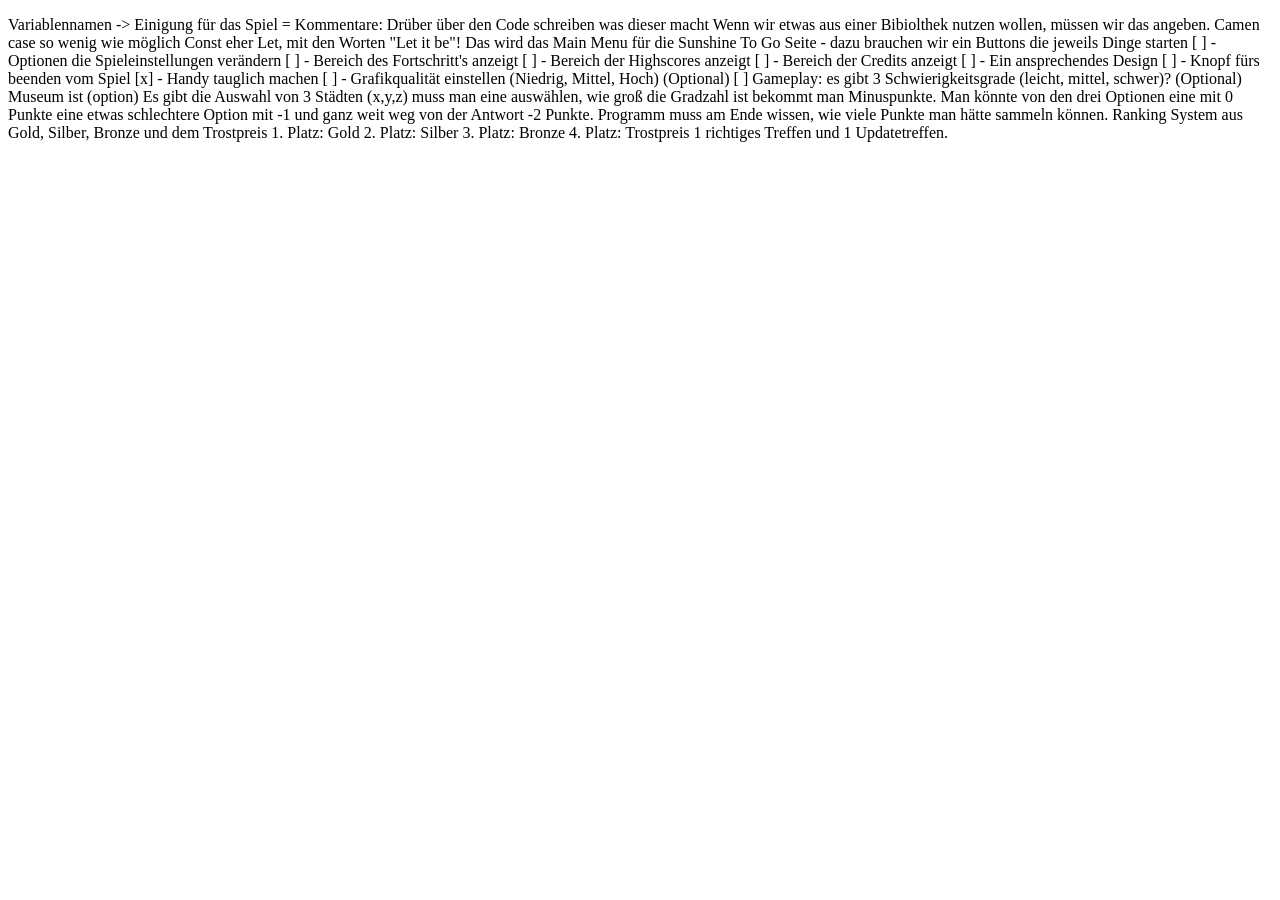
==== html/fortschritt.html @ 824bc400 "Initial Commit" ====
<!DOCTYPE html>
<html lang="de">
<head>
    <meta charset="UTF-8">
    <meta name="viewport" content="width=device-width, initial-scale=1.0">
    <title>Fortschritt</title>
</head>
<body>
    <p>
    Variablennamen -> Einigung für das Spiel = 

    Kommentare: Drüber über den Code schreiben was dieser macht

    Wenn wir etwas aus einer Bibiolthek nutzen wollen, müssen wir das angeben.

    Camen case

    so wenig wie möglich Const eher Let, mit den Worten "Let it be"!

    Das wird das Main Menu für die Sunshine To Go Seite
    - dazu brauchen wir ein Buttons die jeweils Dinge starten       [ ]
    - Optionen die Spieleinstellungen verändern                     [ ]
    - Bereich des Fortschritt's anzeigt                             [ ]
    - Bereich der Highscores anzeigt                                [ ]
    - Bereich der Credits anzeigt                                   [ ]
    - Ein ansprechendes Design                                      [ ]
    - Knopf fürs beenden vom Spiel                                  [x]
    - Handy tauglich machen                                         [ ]
    - Grafikqualität einstellen (Niedrig, Mittel, Hoch)  (Optional) [ ]

    Gameplay: es gibt 3 Schwierigkeitsgrade (leicht, mittel, schwer)? (Optional)

    Museum ist (option)
    
    Es gibt die Auswahl von 3 Städten
    (x,y,z) muss man eine auswählen,
    wie groß die Gradzahl ist bekommt
    man Minuspunkte. Man könnte von 
    den drei Optionen eine mit 0 Punkte
    eine etwas schlechtere Option mit
    -1 und ganz weit weg von der Antwort
    -2 Punkte.
    
    Programm muss am Ende wissen, wie viele Punkte man hätte sammeln können.

    Ranking System aus Gold, Silber, Bronze und dem Trostpreis

    1. Platz: Gold
    2. Platz: Silber
    3. Platz: Bronze
    4. Platz: Trostpreis

    1 richtiges Treffen und 1 Updatetreffen.

    </p>
</body>
</html>
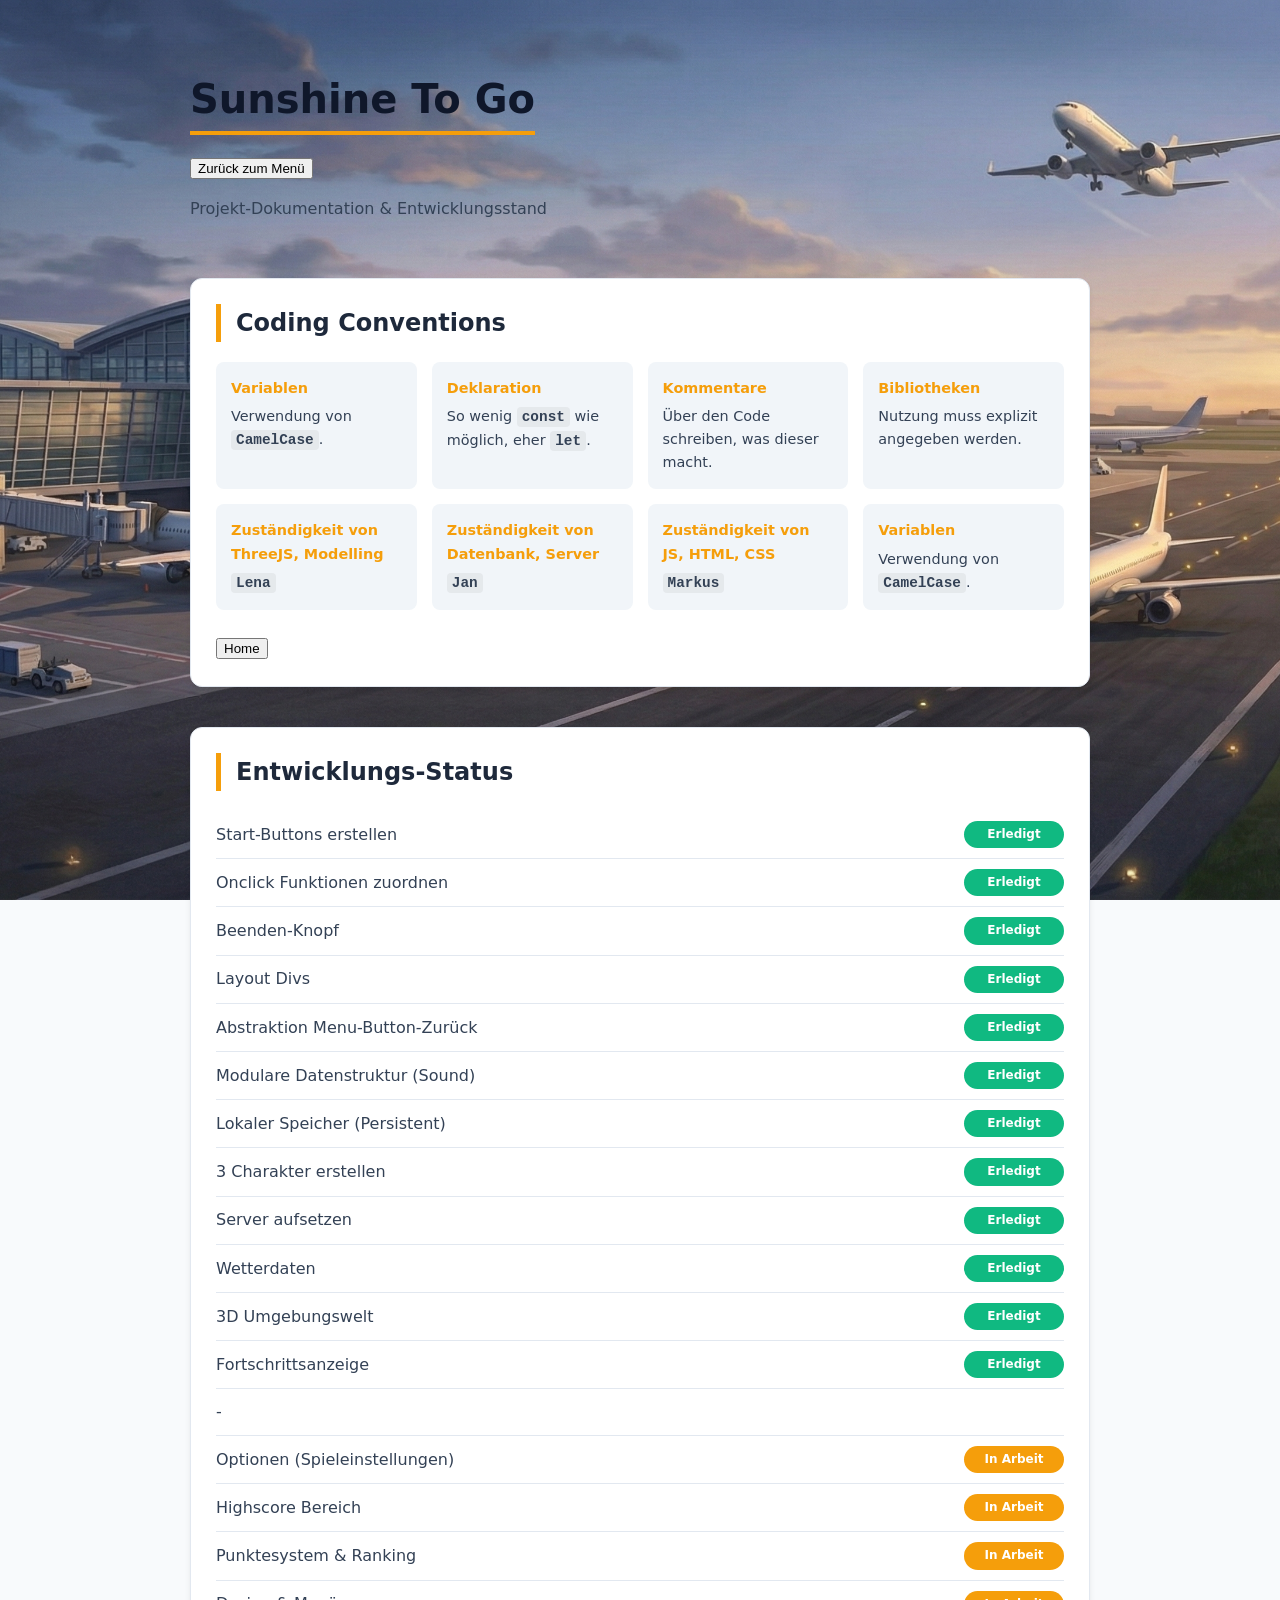
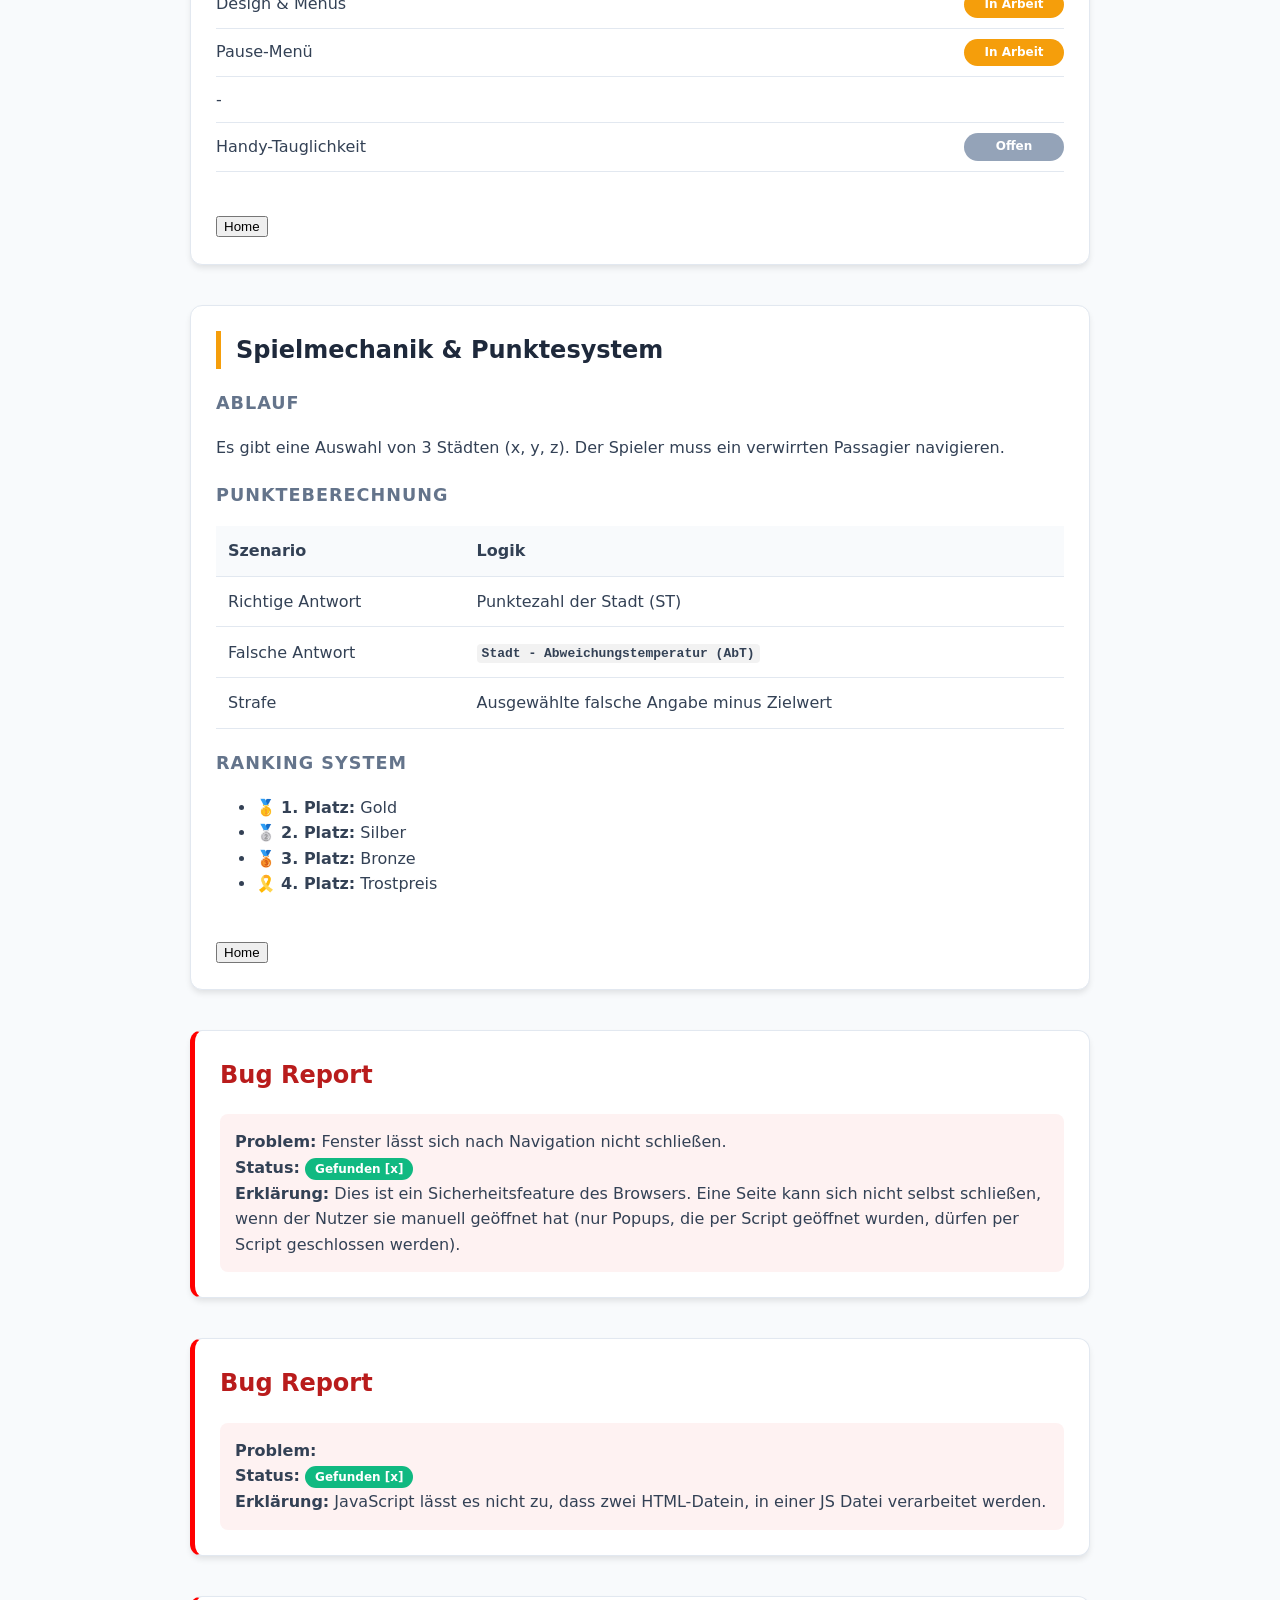
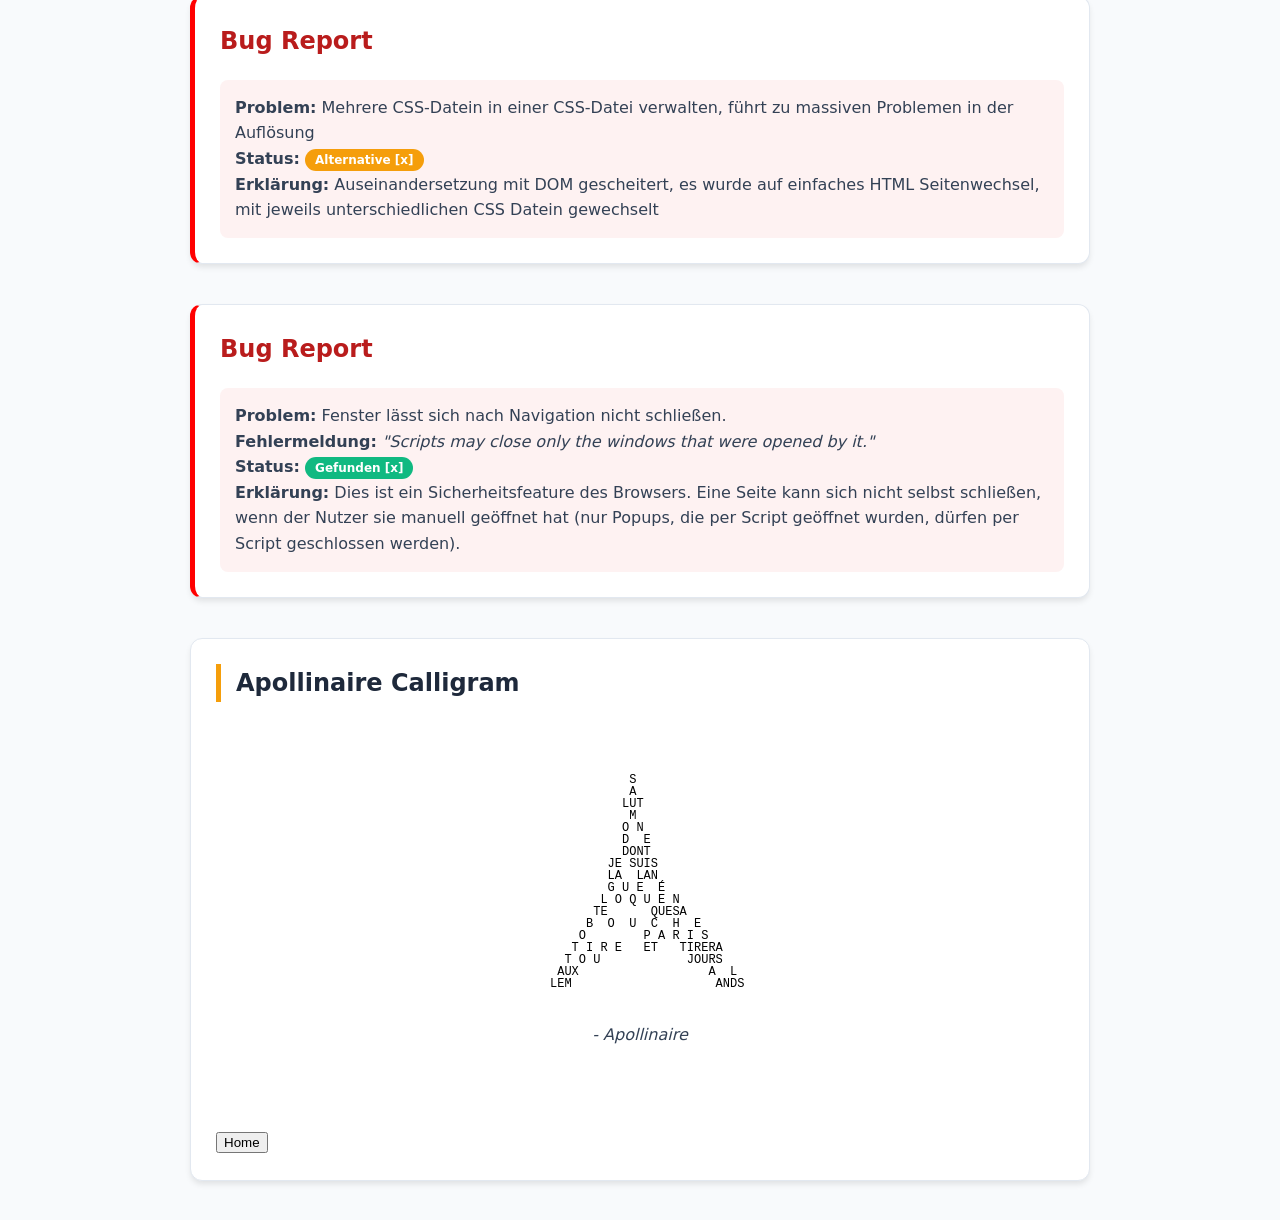
==== commit 2d0b2092: "Sound/Design etc. - Sound jetzt pro HTML Seite gespeichert -Lokaler Speicher - Design von Fortschrit" ====
--- a/html/fortschritt.html
+++ b/html/fortschritt.html
@@ -1,57 +1,218 @@
+<!-- Designm, sowie Dokumentation zusammen mit KI erstellt und überarbeitet -->
+
 <!DOCTYPE html>
 <html lang="de">
+
 <head>
     <meta charset="UTF-8">
     <meta name="viewport" content="width=device-width, initial-scale=1.0">
-    <title>Fortschritt</title>
+    <title>Sunshine To Go - Projekt Dokumentation</title>
+    <style>
+
+    </style>
 </head>
+
 <body>
-    <p>
-    Variablennamen -> Einigung für das Spiel = 
-
-    Kommentare: Drüber über den Code schreiben was dieser macht
-
-    Wenn wir etwas aus einer Bibiolthek nutzen wollen, müssen wir das angeben.
-
-    Camen case
-
-    so wenig wie möglich Const eher Let, mit den Worten "Let it be"!
-
-    Das wird das Main Menu für die Sunshine To Go Seite
-    - dazu brauchen wir ein Buttons die jeweils Dinge starten       [ ]
-    - Optionen die Spieleinstellungen verändern                     [ ]
-    - Bereich des Fortschritt's anzeigt                             [ ]
-    - Bereich der Highscores anzeigt                                [ ]
-    - Bereich der Credits anzeigt                                   [ ]
-    - Ein ansprechendes Design                                      [ ]
-    - Knopf fürs beenden vom Spiel                                  [x]
-    - Handy tauglich machen                                         [ ]
-    - Grafikqualität einstellen (Niedrig, Mittel, Hoch)  (Optional) [ ]
-
-    Gameplay: es gibt 3 Schwierigkeitsgrade (leicht, mittel, schwer)? (Optional)
-
-    Museum ist (option)
-    
-    Es gibt die Auswahl von 3 Städten
-    (x,y,z) muss man eine auswählen,
-    wie groß die Gradzahl ist bekommt
-    man Minuspunkte. Man könnte von 
-    den drei Optionen eine mit 0 Punkte
-    eine etwas schlechtere Option mit
-    -1 und ganz weit weg von der Antwort
-    -2 Punkte.
-    
-    Programm muss am Ende wissen, wie viele Punkte man hätte sammeln können.
-
-    Ranking System aus Gold, Silber, Bronze und dem Trostpreis
-
-    1. Platz: Gold
-    2. Platz: Silber
-    3. Platz: Bronze
-    4. Platz: Trostpreis
-
-    1 richtiges Treffen und 1 Updatetreffen.
-
-    </p>
+    <audio autoplay loop id="endSound">
+        <source src="../mp3/218204__valentinsosnitskiy__ending.mp3" type="audio/mp3">
+    </audio>
+    <!-- Quellen -->
+
+
+    <div class="container">
+
+        <header>
+            <h1>Sunshine To Go</h1><br><a href="../html/sunshine_to_go_menu.html"><button>Zurück zum Menü</button></a>
+            <p>Projekt-Dokumentation & Entwicklungsstand</p>
+        </header>
+
+        <section class="card">
+            <h2>Coding Conventions</h2>
+            <div class="code-rules">
+                <div class="rule-item">
+                    <strong>Variablen</strong>
+                    Verwendung von <code>CamelCase</code>.
+                </div>
+                <div class="rule-item">
+                    <strong>Deklaration</strong>
+                    So wenig <code>const</code> wie möglich, eher <code>let</code>.
+                </div>
+                <div class="rule-item">
+                    <strong>Kommentare</strong>
+                    Über den Code schreiben, was dieser macht.
+                </div>
+                <div class="rule-item">
+                    <strong>Bibliotheken</strong>
+                    Nutzung muss explizit angegeben werden.
+                </div>
+                <div class="rule-item">
+                    <strong>Zuständigkeit von <br> ThreeJS, Modelling</strong>
+                    <code>Lena</code>
+                </div>
+                <div class="rule-item">
+                    <strong>Zuständigkeit von Datenbank, Server</strong>
+                    <code>Jan</code>
+                </div>
+                <div class="rule-item">
+                    <strong>Zuständigkeit von<br>JS, HTML, CSS</strong>
+                    <code>Markus</code>
+                </div>
+                <div class="rule-item">
+                    <strong>Variablen</strong>
+                    Verwendung von <code>CamelCase</code>.
+                </div>
+            </div>
+            <br>
+            <button class="btnHome">Home</button>
+        </section>
+
+        <section class="card">
+            <h2>Entwicklungs-Status</h2>
+            <ul class="task-list">
+                <li>Start-Buttons erstellen <span class="label status-done">Erledigt</span></li>
+                <li>Onclick Funktionen zuordnen <span class="label status-done">Erledigt</span></li>
+                <li>Beenden-Knopf <span class="label status-done">Erledigt</span></li>
+                <li>Layout Divs <span class="label status-done">Erledigt</span></li>
+                <li>Abstraktion Menu-Button-Zurück <span class="label status-done">Erledigt</span></li>
+                <li>Modulare Datenstruktur (Sound) <span class="label status-done">Erledigt</span></li>
+                <li>Lokaler Speicher (Persistent) <span class="label status-done">Erledigt</span></li>
+                <li>3 Charakter erstellen <span class="label status-done">Erledigt</span></li>
+                <li>Server aufsetzen <span class="label status-done">Erledigt</span></li>
+                <li>Wetterdaten <span class="label status-done">Erledigt</span></li>
+                <li>3D Umgebungswelt <span class="label status-done">Erledigt</span></li>
+                <li>Fortschrittsanzeige <span class="label status-done">Erledigt</span></li>
+                <li><span>-</span></li>
+                <li>Optionen (Spieleinstellungen) <span class="label status-wip">In Arbeit</span></li>
+                <li>Highscore Bereich <span class="label status-wip">In Arbeit</span></li>
+                <li>Punktesystem & Ranking <span class="label status-wip">In Arbeit</span></li>
+                <li>Design & Menüs <span class="label status-wip">In Arbeit</span></li>
+                <li>Pause-Menü <span class="label status-wip">In Arbeit</span></li>
+                <li><span>-</span></li>
+                <li>Handy-Tauglichkeit <span class="label status-open">Offen</span></li>
+            </ul><br>
+            <button class="btnHome">Home</button>
+        </section>
+
+        <section class="card">
+            <h2>Spielmechanik & Punktesystem</h2>
+
+            <h3>Ablauf</h3>
+            <p>Es gibt eine Auswahl von 3 Städten (x, y, z). Der Spieler muss ein verwirrten Passagier navigieren.</p>
+
+            <h3>Punkteberechnung</h3>
+            <table>
+                <thead>
+                    <tr>
+                        <th>Szenario</th>
+                        <th>Logik</th>
+                    </tr>
+                </thead>
+                <tbody>
+                    <tr>
+                        <td>Richtige Antwort</td>
+                        <td>Punktezahl der Stadt (ST)</td>
+                    </tr>
+                    <tr>
+                        <td>Falsche Antwort</td>
+                        <td><code>Stadt - Abweichungstemperatur (AbT)</code></td>
+                    </tr>
+                    <tr>
+                        <td>Strafe</td>
+                        <td>Ausgewählte falsche Angabe minus Zielwert</td>
+                    </tr>
+                </tbody>
+            </table>
+
+            <h3>Ranking System</h3>
+
+            <ul>
+                <li>🥇 <strong>1. Platz:</strong> Gold</li>
+                <li>🥈 <strong>2. Platz:</strong> Silber</li>
+                <li>🥉 <strong>3. Platz:</strong> Bronze</li>
+                <li>🎗️ <strong>4. Platz:</strong> Trostpreis</li>
+            </ul>
+            <br>
+            <button class="btnHome">Home</button>
+        </section>
+
+        <section class="card" style="border-left: 5px solid red;">
+            <h2 style="border-left: none; padding: 0; color: #b91c1c;">Bug Report</h2>
+            <div style="background: #fef2f2; padding: 15px; border-radius: 8px;">
+                <strong>Problem:</strong> Fenster lässt sich nach Navigation nicht schließen.<br>
+                <strong>Status:</strong> <span class="label status-done">Gefunden [x]</span><br>
+                <strong>Erklärung:</strong> Dies ist ein Sicherheitsfeature des Browsers. Eine Seite kann sich nicht
+                selbst schließen, wenn der Nutzer sie manuell geöffnet hat (nur Popups, die per Script geöffnet wurden,
+                dürfen per Script geschlossen werden).
+            </div>
+        </section>
+        <section class="card" style="border-left: 5px solid red;">
+            <h2 style="border-left: none; padding: 0; color: #b91c1c;">Bug Report</h2>
+            <div style="background: #fef2f2; padding: 15px; border-radius: 8px;">
+                <strong>Problem:</strong> <br>
+                <strong>Status:</strong> <span class="label status-done">Gefunden [x]</span><br>
+                <strong>Erklärung:</strong> JavaScript lässt es nicht zu, dass zwei HTML-Datein, in einer JS Datei
+                verarbeitet werden.
+            </div>
+        </section>
+        <section class="card" style="border-left: 5px solid red;">
+            <h2 style="border-left: none; padding: 0; color: #b91c1c;">Bug Report</h2>
+            <div style="background: #fef2f2; padding: 15px; border-radius: 8px;">
+                <strong>Problem:</strong> Mehrere CSS-Datein in einer CSS-Datei verwalten, führt zu massiven Problemen
+                in der Auflösung <br>
+                <strong>Status:</strong> <span class="label status-wip">Alternative [x]</span><br>
+                <strong>Erklärung:</strong> Auseinandersetzung mit DOM gescheitert, es wurde auf einfaches HTML
+                Seitenwechsel, mit jeweils unterschiedlichen CSS Datein gewechselt
+            </div>
+        </section>
+        <section class="card" style="border-left: 5px solid red;">
+            <h2 style="border-left: none; padding: 0; color: #b91c1c;">Bug Report</h2>
+            <div style="background: #fef2f2; padding: 15px; border-radius: 8px;">
+                <strong>Problem:</strong> Fenster lässt sich nach Navigation nicht schließen.<br>
+                <strong>Fehlermeldung:</strong> <em>"Scripts may close only the windows that were opened by
+                    it."</em><br>
+                <strong>Status:</strong> <span class="label status-done">Gefunden [x]</span><br>
+                <strong>Erklärung:</strong> Dies ist ein Sicherheitsfeature des Browsers. Eine Seite kann sich nicht
+                selbst schließen, wenn der Nutzer sie manuell geöffnet hat (nur Popups, die per Script geöffnet wurden,
+                dürfen per Script geschlossen werden).
+            </div>
+        </section>
+
+        <section class="card">
+            <h2>Apollinaire Calligram</h2>
+            <div class="poem-container">
+                <pre class="art">
+             S
+             A
+            LUT
+             M
+            O N
+            D  E
+            DONT
+          JE SUIS
+          LA  LAN
+          G U E  É
+         L O Q U E N
+        TE      QUESA
+       B  O  U  C  H  E
+      O        P A R I S
+     T I R E   ET   TIRERA
+    T O U            JOURS
+   AUX                  A  L
+  LEM                    ANDS
+</pre>
+                <p style="margin-top:20px; font-style: italic;">- Apollinaire</p>
+            </div>
+            <br>
+            <button class="btnHome">Home</button>
+        </section>
+
+    </div>
+
+
+
+    <link rel="stylesheet" href="../CSS/fortschritt.css">
+    <script src="../JavaScript/allButtons_Options_Functions.js"></script>
+<script type="module" src="../JavaScript/menuSound.js"></script>
 </body>
+
 </html>
--- a/CSS/fortschritt.css
+++ b/CSS/fortschritt.css
@@ -0,0 +1,189 @@
+  /* --- GRUNDLAGEN & LAYOUT --- */
+  :root {
+    --primary: #f59e0b;
+    /* Sunshine Yellow/Orange */
+    --bg: #f8fafc;
+    --surface: #ffffff;
+    --text: #334155;
+    --text-light: #64748b;
+    --border: #e2e8f0;
+    --code-bg: #1e293b;
+    --success: #10b981;
+    --warning: #f59e0b;
+    --todo: #94a3b8;
+  }
+
+  body {
+    font-family: 'Segoe UI', system-ui, sans-serif;
+    background-color: var(--bg);
+    color: var(--text);
+    line-height: 1.6;
+    margin: 0;
+    padding: 40px;
+    background-image: url('../bilder/hintergrundbild/flughafen.png');
+    background-size: cover;
+    background-position: center;
+    background-repeat: no-repeat;
+    background-attachment: fixed;
+    min-height: 100vh;
+    margin: 0;
+  }
+
+  .container {
+    max-width: 900px;
+    margin: 0 auto;
+    display: grid;
+    gap: 40px;
+  }
+
+  /* --- TYPOGRAFIE --- */
+  h1 {
+    font-size: 2.5rem;
+    color: #0f172a;
+    border-bottom: 4px solid var(--primary);
+    display: inline-block;
+    margin-bottom: 0.5em;
+  }
+
+  h2 {
+    font-size: 1.5rem;
+    margin-top: 0;
+    border-left: 5px solid var(--primary);
+    padding-left: 15px;
+    color: #1e293b;
+  }
+
+  h3 {
+    font-size: 1.1rem;
+    color: var(--text-light);
+    text-transform: uppercase;
+    letter-spacing: 1px;
+    margin-top: 20px;
+  }
+
+  /* --- CARDS (BOXEN) --- */
+  .card {
+    background: var(--surface);
+    padding: 25px;
+    border-radius: 12px;
+    box-shadow: 0 4px 6px -1px rgba(0, 0, 0, 0.1);
+    border: 1px solid var(--border);
+  }
+
+  /* --- CODE REGELN --- */
+  .code-rules {
+    display: grid;
+    grid-template-columns: repeat(auto-fit, minmax(200px, 1fr));
+    gap: 15px;
+  }
+
+  .rule-item {
+    background: #f1f5f9;
+    padding: 15px;
+    border-radius: 8px;
+    font-size: 0.9rem;
+  }
+
+  .rule-item strong {
+    display: block;
+    color: var(--primary);
+    margin-bottom: 5px;
+  }
+
+  code {
+    background: rgba(0, 0, 0, 0.05);
+    padding: 2px 5px;
+    border-radius: 4px;
+    font-family: monospace;
+    font-weight: bold;
+  }
+
+  /* --- STATUS LISTE --- */
+  ul.task-list {
+    list-style: none;
+    padding: 0;
+  }
+
+  ul.task-list li {
+    padding: 10px 0;
+    border-bottom: 1px solid var(--border);
+    display: flex;
+    justify-content: space-between;
+    align-items: center;
+  }
+
+  .label {
+    font-size: 0.75rem;
+    padding: 4px 10px;
+    border-radius: 20px;
+    font-weight: bold;
+    color: white;
+    min-width: 80px;
+    text-align: center;
+  }
+
+  .status-done {
+    background-color: var(--success);
+  }
+
+  .status-wip {
+    background-color: var(--warning);
+  }
+
+  .status-open {
+    background-color: var(--todo);
+  }
+
+  /* --- APOLLINAIRE KUNST --- */
+  .poem-container {
+    text-align: center;
+    background: #fff;
+    padding: 40px;
+    overflow-x: auto;
+  }
+
+  pre.art {
+    font-family: 'Courier New', monospace;
+    font-size: 12px;
+    line-height: 12px;
+    color: #000;
+    display: inline-block;
+    text-align: left;
+  }
+
+  /* --- TABELLE --- */
+  table {
+    width: 100%;
+    border-collapse: collapse;
+    margin-top: 15px;
+  }
+
+  th,
+  td {
+    text-align: left;
+    padding: 12px;
+    border-bottom: 1px solid var(--border);
+  }
+
+  th {
+    background-color: #f8fafc;
+    font-weight: 600;
+  }
+
+  /* --- RESPONSIVE --- */
+  @media (max-width: 600px) {
+    body {
+      padding: 15px;
+    }
+
+    .label {
+      display: block;
+      margin-top: 5px;
+      width: fit-content;
+    }
+
+    ul.task-list li {
+      flex-direction: column;
+      align-items: flex-start;
+    }
+  }
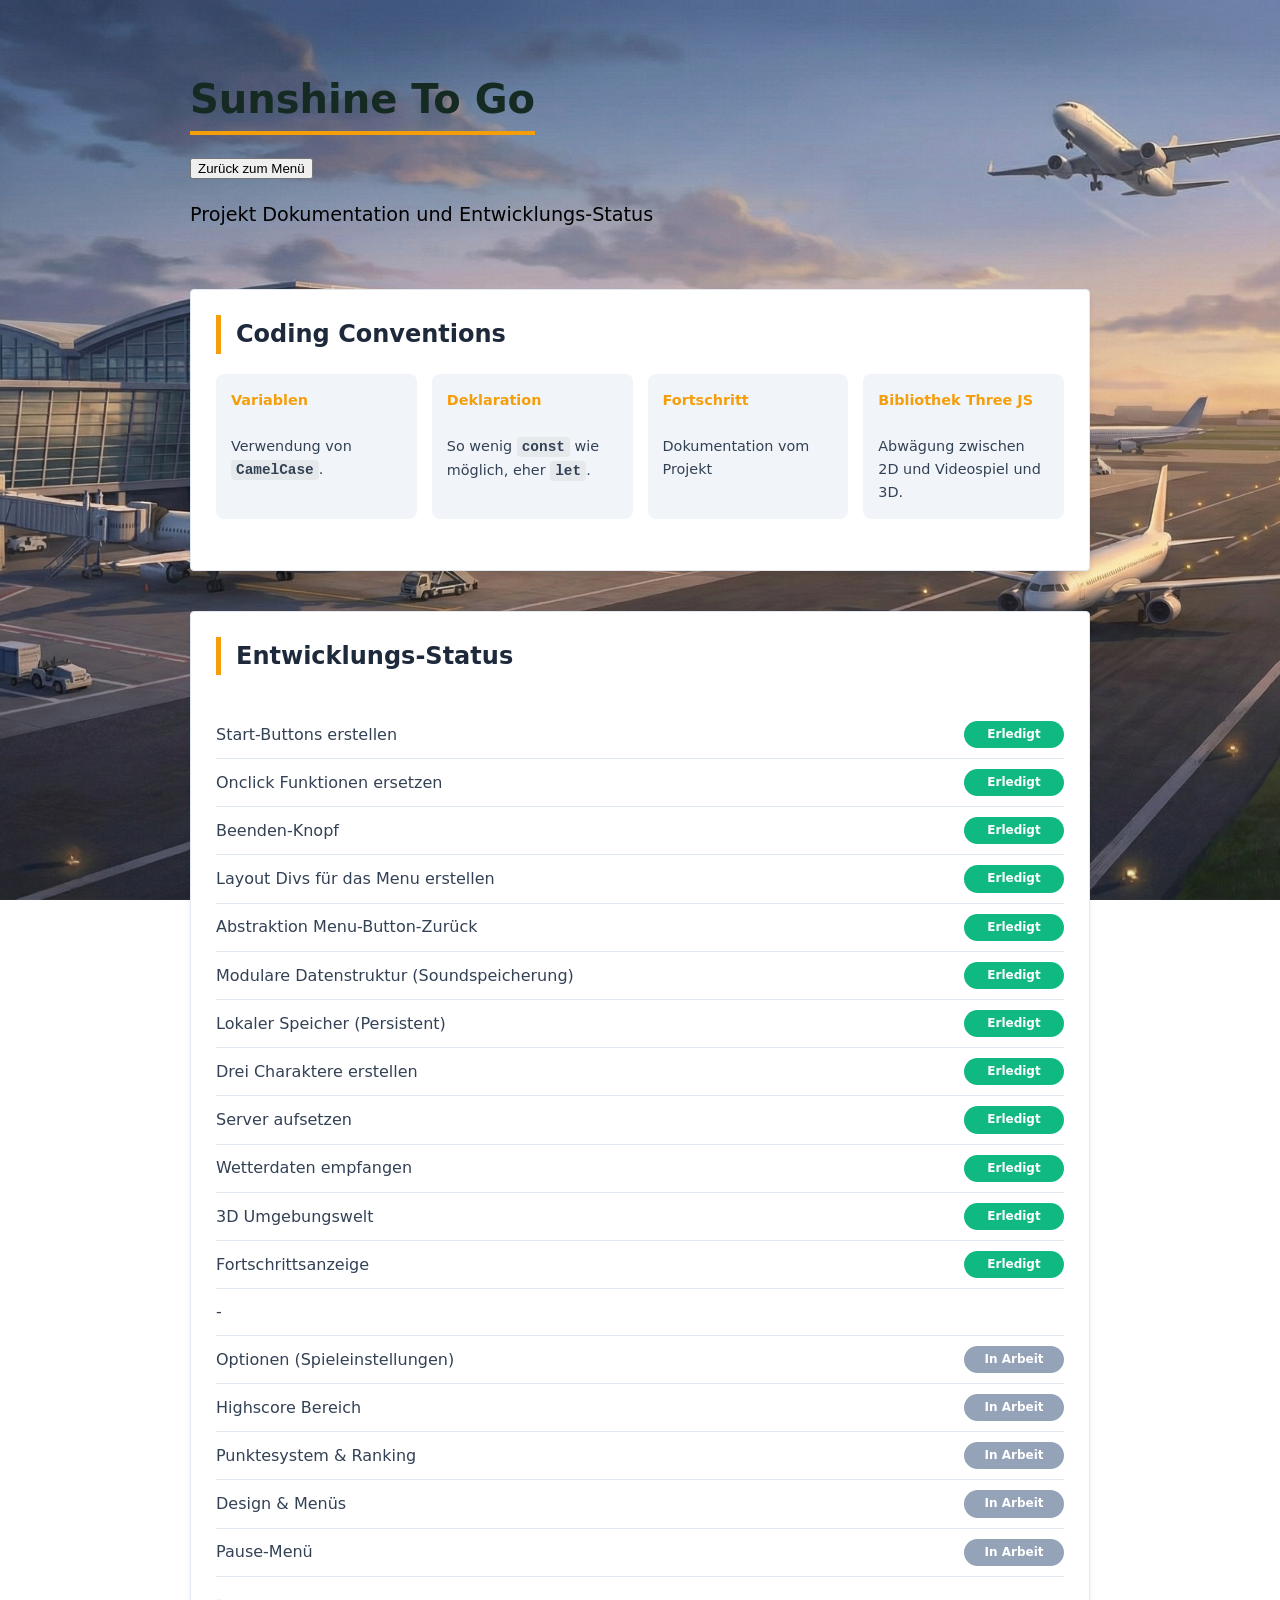
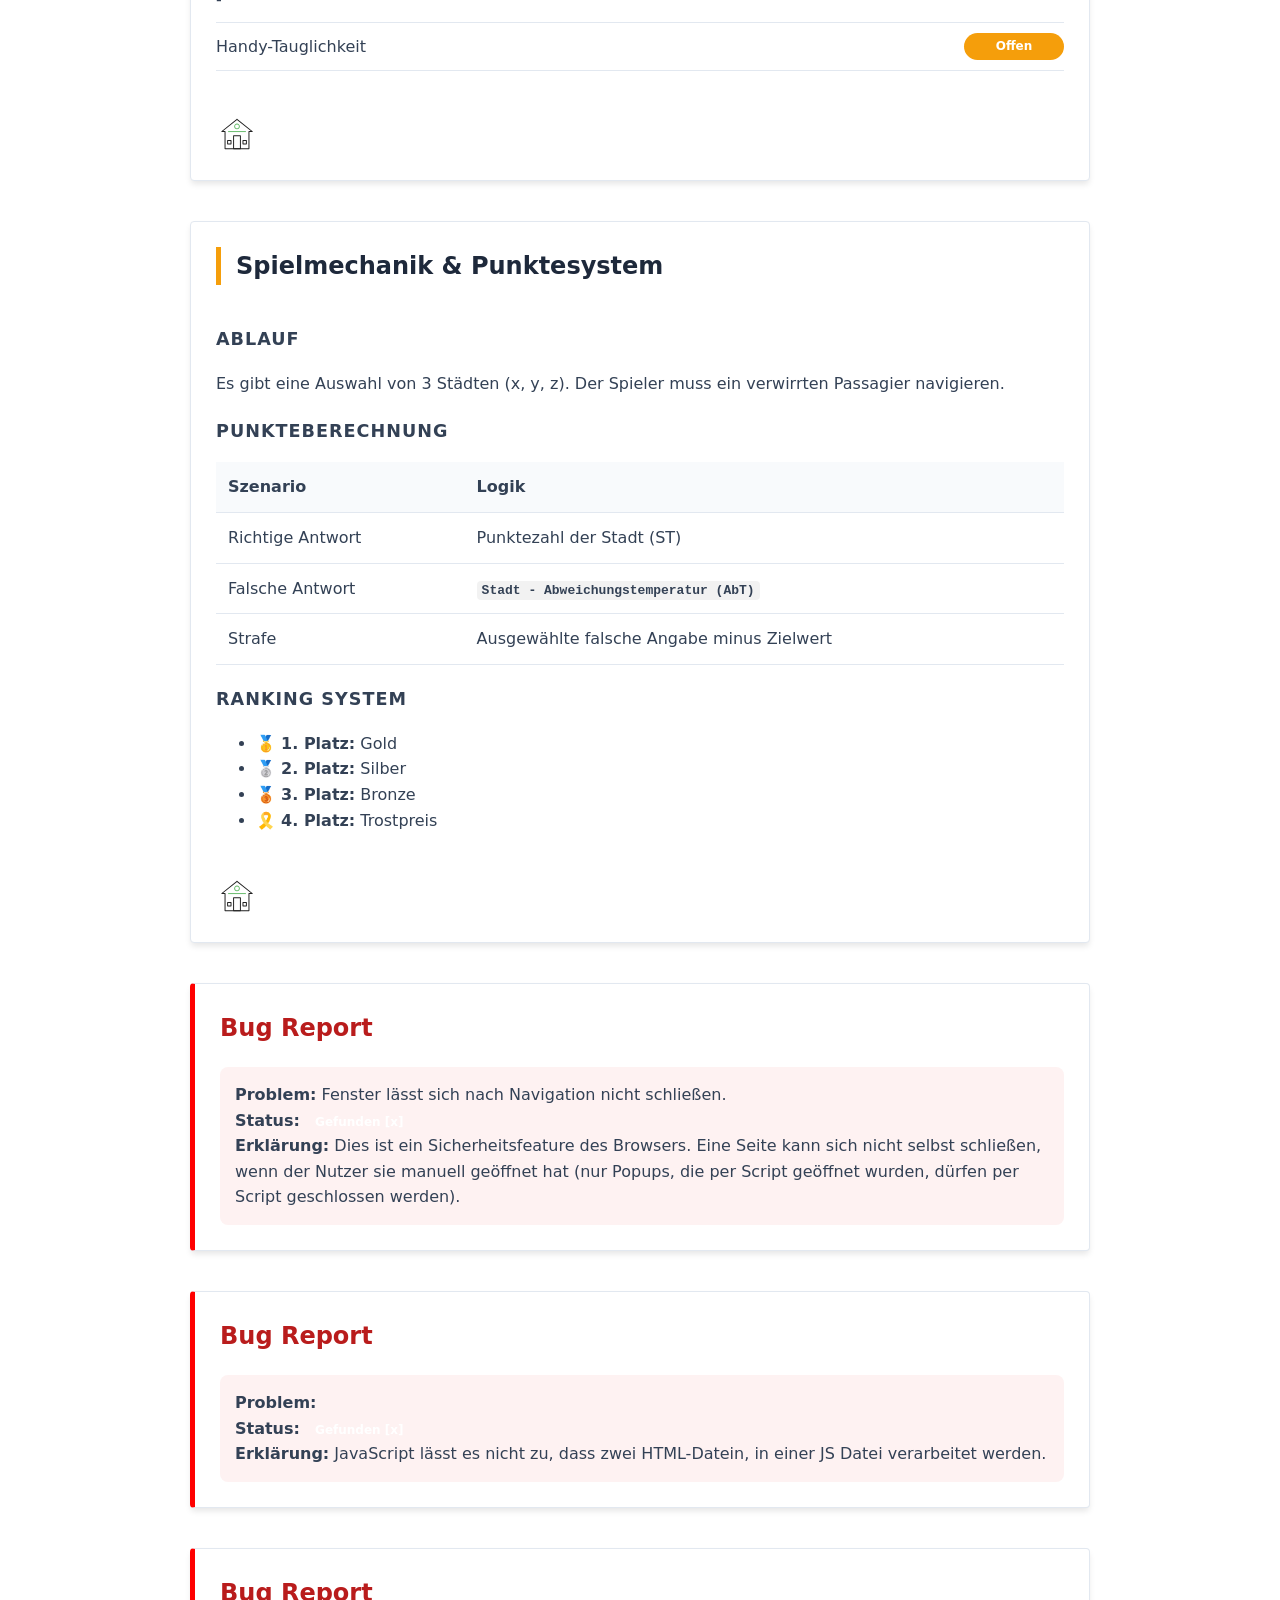
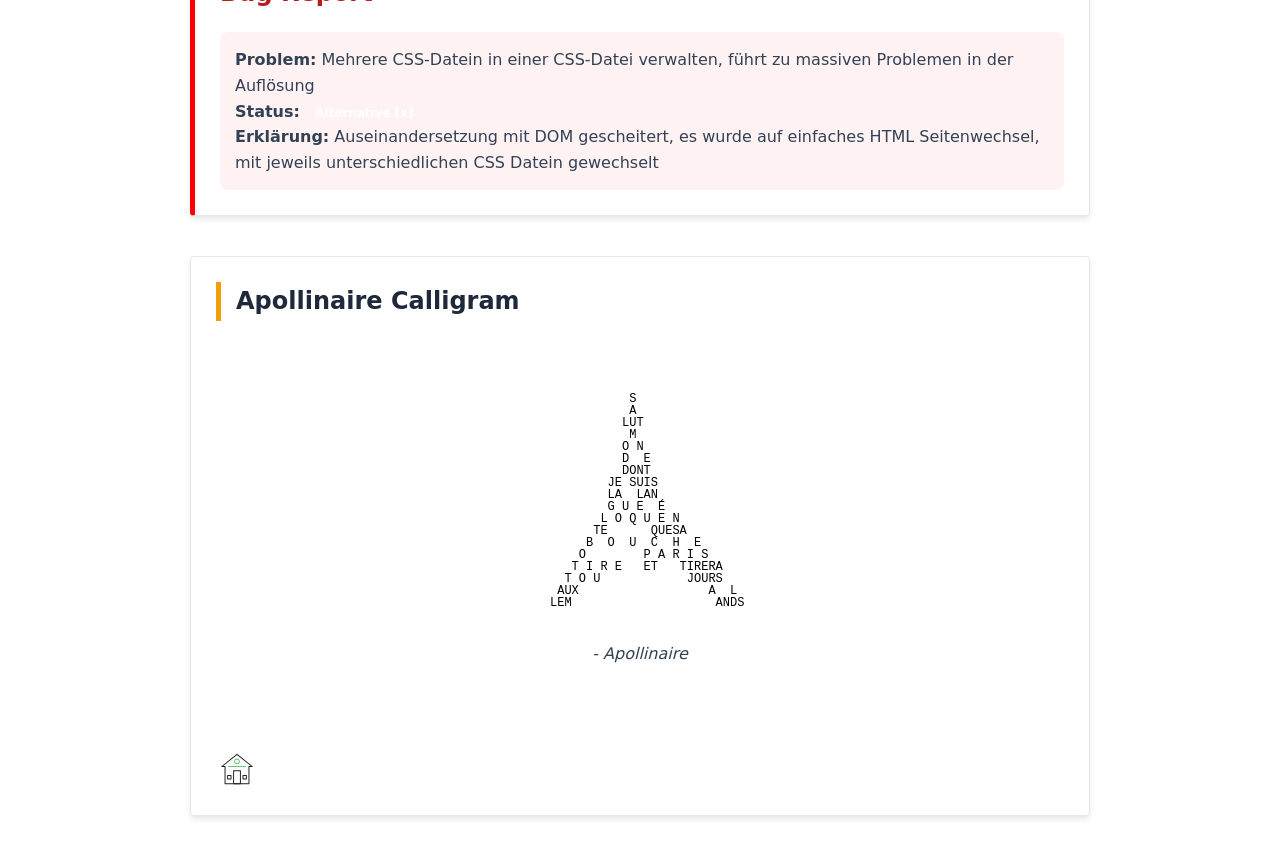
==== commit b78b6bdc: "Icon / fortschritt überarbeitet" ====
--- a/html/fortschritt.html
+++ b/html/fortschritt.html
@@ -1,4 +1,14 @@
-<!-- Designm, sowie Dokumentation zusammen mit KI erstellt und überarbeitet -->
+<!--
+==============================================================
+
+Fortschritt
+Template mit KI erstellt
+
+Quelle für das Icon:
+https://www.reshot.com/free-svg-icons/item/home-X27HUJS9EC/
+
+==============================================================
+-->
 
 <!DOCTYPE html>
 <html lang="de">
@@ -7,9 +17,6 @@
     <meta charset="UTF-8">
     <meta name="viewport" content="width=device-width, initial-scale=1.0">
     <title>Sunshine To Go - Projekt Dokumentation</title>
-    <style>
-
-    </style>
 </head>
 
 <body>
@@ -19,78 +26,63 @@
     <!-- Quellen -->
 
 
-    <div class="container">
+    <div class="umgebung">
 
         <header>
-            <h1>Sunshine To Go</h1><br><a href="../html/sunshine_to_go_menu.html"><button>Zurück zum Menü</button></a>
-            <p>Projekt-Dokumentation & Entwicklungsstand</p>
+            <h1>Sunshine To Go</h1><br>
+            <a href="../html/sunshine_to_go_menu.html"><button>Zurück zum Menü</button></a>
+            <p class="untertitel">Projekt Dokumentation und Entwicklungs-Status</p>
         </header>
 
         <section class="card">
             <h2>Coding Conventions</h2>
             <div class="code-rules">
-                <div class="rule-item">
-                    <strong>Variablen</strong>
+                <div class="card2">
+                    <strong>Variablen</strong><br><br>
                     Verwendung von <code>CamelCase</code>.
                 </div>
-                <div class="rule-item">
-                    <strong>Deklaration</strong>
+                <div class="card2">
+                    <strong>Deklaration</strong><br><br>
                     So wenig <code>const</code> wie möglich, eher <code>let</code>.
                 </div>
-                <div class="rule-item">
-                    <strong>Kommentare</strong>
-                    Über den Code schreiben, was dieser macht.
-                </div>
-                <div class="rule-item">
-                    <strong>Bibliotheken</strong>
-                    Nutzung muss explizit angegeben werden.
-                </div>
-                <div class="rule-item">
-                    <strong>Zuständigkeit von <br> ThreeJS, Modelling</strong>
-                    <code>Lena</code>
-                </div>
-                <div class="rule-item">
-                    <strong>Zuständigkeit von Datenbank, Server</strong>
-                    <code>Jan</code>
-                </div>
-                <div class="rule-item">
-                    <strong>Zuständigkeit von<br>JS, HTML, CSS</strong>
-                    <code>Markus</code>
-                </div>
-                <div class="rule-item">
-                    <strong>Variablen</strong>
-                    Verwendung von <code>CamelCase</code>.
+                <div class="card2">
+                    <strong>Fortschritt</strong><br><br>
+                    Dokumentation vom Projekt
+                </div>
+                <div class="card2">
+                    <strong>Bibliothek Three JS</strong><br><br>
+                    Abwägung zwischen 2D und Videospiel und 3D.
                 </div>
             </div>
             <br>
-            <button class="btnHome">Home</button>
         </section>
 
         <section class="card">
             <h2>Entwicklungs-Status</h2>
             <ul class="task-list">
-                <li>Start-Buttons erstellen <span class="label status-done">Erledigt</span></li>
-                <li>Onclick Funktionen zuordnen <span class="label status-done">Erledigt</span></li>
-                <li>Beenden-Knopf <span class="label status-done">Erledigt</span></li>
-                <li>Layout Divs <span class="label status-done">Erledigt</span></li>
-                <li>Abstraktion Menu-Button-Zurück <span class="label status-done">Erledigt</span></li>
-                <li>Modulare Datenstruktur (Sound) <span class="label status-done">Erledigt</span></li>
-                <li>Lokaler Speicher (Persistent) <span class="label status-done">Erledigt</span></li>
-                <li>3 Charakter erstellen <span class="label status-done">Erledigt</span></li>
-                <li>Server aufsetzen <span class="label status-done">Erledigt</span></li>
-                <li>Wetterdaten <span class="label status-done">Erledigt</span></li>
-                <li>3D Umgebungswelt <span class="label status-done">Erledigt</span></li>
-                <li>Fortschrittsanzeige <span class="label status-done">Erledigt</span></li>
+                <li>Start-Buttons erstellen <span class="label GREEN">Erledigt</span></li>
+                <li>Onclick Funktionen ersetzen <span class="label GREEN">Erledigt</span></li>
+                <li>Beenden-Knopf <span class="label GREEN">Erledigt</span></li>
+                <li>Layout Divs für das Menu erstellen <span class="label GREEN">Erledigt</span></li>
+                <li>Abstraktion Menu-Button-Zurück <span class="label GREEN">Erledigt</span></li>
+                <li>Modulare Datenstruktur (Soundspeicherung) <span class="label GREEN">Erledigt</span></li>
+                <li>Lokaler Speicher (Persistent) <span class="label GREEN">Erledigt</span></li>
+                <li>Drei Charaktere erstellen <span class="label GREEN">Erledigt</span></li>
+                <li>Server aufsetzen <span class="label GREEN">Erledigt</span></li>
+                <li>Wetterdaten empfangen <span class="label GREEN">Erledigt</span></li>
+                <li>3D Umgebungswelt <span class="label GREEN">Erledigt</span></li>
+                <li>Fortschrittsanzeige <span class="label GREEN">Erledigt</span></li>
                 <li><span>-</span></li>
-                <li>Optionen (Spieleinstellungen) <span class="label status-wip">In Arbeit</span></li>
-                <li>Highscore Bereich <span class="label status-wip">In Arbeit</span></li>
-                <li>Punktesystem & Ranking <span class="label status-wip">In Arbeit</span></li>
-                <li>Design & Menüs <span class="label status-wip">In Arbeit</span></li>
-                <li>Pause-Menü <span class="label status-wip">In Arbeit</span></li>
+                <li>Optionen (Spieleinstellungen) <span class="label YELLOW">In Arbeit</span></li>
+                <li>Highscore Bereich <span class="label YELLOW">In Arbeit</span></li>
+                <li>Punktesystem & Ranking <span class="label YELLOW">In Arbeit</span></li>
+                <li>Design & Menüs <span class="label YELLOW">In Arbeit</span></li>
+                <li>Pause-Menü <span class="label YELLOW">In Arbeit</span></li>
                 <li><span>-</span></li>
-                <li>Handy-Tauglichkeit <span class="label status-open">Offen</span></li>
+                <li>Handy-Tauglichkeit <span class="label RED">Offen</span></li>
             </ul><br>
-            <button class="btnHome">Home</button>
+            <button class="btnHome" aria-label="Aktion ausführen"><img
+                    src="../bilder/icons/reshot-icon-home-X27HUJS9EC.svg" alt="Home-Icon" width="42" height="42"></svg></button>
         </section>
 
         <section class="card">
@@ -132,7 +124,8 @@
                 <li>🎗️ <strong>4. Platz:</strong> Trostpreis</li>
             </ul>
             <br>
-            <button class="btnHome">Home</button>
+            <button class="btnHome" aria-label="Aktion ausführen"><img
+                    src="../bilder/icons/reshot-icon-home-X27HUJS9EC.svg" alt="Home-Icon" width="42" height="42"></svg></button>
         </section>
 
         <section class="card" style="border-left: 5px solid red;">
@@ -164,22 +157,10 @@
                 Seitenwechsel, mit jeweils unterschiedlichen CSS Datein gewechselt
             </div>
         </section>
-        <section class="card" style="border-left: 5px solid red;">
-            <h2 style="border-left: none; padding: 0; color: #b91c1c;">Bug Report</h2>
-            <div style="background: #fef2f2; padding: 15px; border-radius: 8px;">
-                <strong>Problem:</strong> Fenster lässt sich nach Navigation nicht schließen.<br>
-                <strong>Fehlermeldung:</strong> <em>"Scripts may close only the windows that were opened by
-                    it."</em><br>
-                <strong>Status:</strong> <span class="label status-done">Gefunden [x]</span><br>
-                <strong>Erklärung:</strong> Dies ist ein Sicherheitsfeature des Browsers. Eine Seite kann sich nicht
-                selbst schließen, wenn der Nutzer sie manuell geöffnet hat (nur Popups, die per Script geöffnet wurden,
-                dürfen per Script geschlossen werden).
-            </div>
-        </section>
 
         <section class="card">
             <h2>Apollinaire Calligram</h2>
-            <div class="poem-container">
+            <div class="poem-umgebung">
                 <pre class="art">
              S
              A
@@ -203,7 +184,8 @@
                 <p style="margin-top:20px; font-style: italic;">- Apollinaire</p>
             </div>
             <br>
-            <button class="btnHome">Home</button>
+            <button class="btnHome" aria-label="Aktion ausführen"><img
+                    src="../bilder/icons/reshot-icon-home-X27HUJS9EC.svg" alt="Home-Icon" width="42" height="42"></svg></button>
         </section>
 
     </div>
@@ -212,7 +194,7 @@
 
     <link rel="stylesheet" href="../CSS/fortschritt.css">
     <script src="../JavaScript/allButtons_Options_Functions.js"></script>
-<script type="module" src="../JavaScript/menuSound.js"></script>
+    <script type="module" src="../JavaScript/menuSound.js"></script>
 </body>
 
 </html>
--- a/CSS/fortschritt.css
+++ b/CSS/fortschritt.css
@@ -1,24 +1,35 @@
-  /* --- GRUNDLAGEN & LAYOUT --- */
+ 
+    /*
+    ==============================================================
+    Grundlagen und Basis
+    ==============================================================
+    */
+
+    /* Farbwahl (Root -> var) sind Keywords */
   :root {
-    --primary: #f59e0b;
-    /* Sunshine Yellow/Orange */
-    --bg: #f8fafc;
-    --surface: #ffffff;
-    --text: #334155;
-    --text-light: #64748b;
+    --titelFarbe: ;
+    --hauptFarbe: #f59e0b; /* Akzentfarbe */
+    --feldFarbe: #ffffff;
+    --standarttext: #334155;
     --border: #e2e8f0;
     --code-bg: #1e293b;
     --success: #10b981;
     --warning: #f59e0b;
     --todo: #94a3b8;
-  }
-
+    --thhintergrund: #f8fafc;
+    --X: none;
+  }
+
+  .untertitel {
+    color:#000000;
+    font-size: 1.2em;
+  }
+
+  /* var nimmt den Wert von Oben */
   body {
     font-family: 'Segoe UI', system-ui, sans-serif;
-    background-color: var(--bg);
-    color: var(--text);
-    line-height: 1.6;
-    margin: 0;
+    color: var(--standarttext); 
+    line-height: 1.6; /* Textzeile */
     padding: 40px;
     background-image: url('../bilder/hintergrundbild/flughafen.png');
     background-size: cover;
@@ -29,18 +40,29 @@
     margin: 0;
   }
 
-  .container {
+  .btnHome {
+    background: var(--X);
+    border: var(--X);
+    padding: 0;
+    cursor: pointer;
+    display: flex;
+    align-items: center;
+    justify-content: center;
+
+  }
+
+  /* container */
+  .umgebung {
     max-width: 900px;
-    margin: 0 auto;
+    margin: auto;
     display: grid;
     gap: 40px;
   }
-
-  /* --- TYPOGRAFIE --- */
+ 
   h1 {
     font-size: 2.5rem;
-    color: #0f172a;
-    border-bottom: 4px solid var(--primary);
+    color: #152a23;
+    border-bottom: 4px solid var(--hauptFarbe);
     display: inline-block;
     margin-bottom: 0.5em;
   }
@@ -48,24 +70,25 @@
   h2 {
     font-size: 1.5rem;
     margin-top: 0;
-    border-left: 5px solid var(--primary);
+    border-left: 5px solid var(--hauptFarbe);
+    display: inline-block;
     padding-left: 15px;
     color: #1e293b;
   }
 
   h3 {
     font-size: 1.1rem;
-    color: var(--text-light);
     text-transform: uppercase;
     letter-spacing: 1px;
     margin-top: 20px;
   }
 
-  /* --- CARDS (BOXEN) --- */
+  /* --- Umgebungsfeld --- */
+
   .card {
-    background: var(--surface);
+    background: var(--feldFarbe);
     padding: 25px;
-    border-radius: 12px;
+    border-radius: 4px;
     box-shadow: 0 4px 6px -1px rgba(0, 0, 0, 0.1);
     border: 1px solid var(--border);
   }
@@ -77,16 +100,15 @@
     gap: 15px;
   }
 
-  .rule-item {
+  .card2 {
     background: #f1f5f9;
     padding: 15px;
     border-radius: 8px;
     font-size: 0.9rem;
   }
 
-  .rule-item strong {
-    display: block;
-    color: var(--primary);
+  .card2 strong {
+    color: var(--hauptFarbe);
     margin-bottom: 5px;
   }
 
@@ -122,20 +144,20 @@
     text-align: center;
   }
 
-  .status-done {
+  .GREEN {
     background-color: var(--success);
   }
 
-  .status-wip {
+  .RED {
     background-color: var(--warning);
   }
 
-  .status-open {
+  .YELLOW {
     background-color: var(--todo);
   }
 
   /* --- APOLLINAIRE KUNST --- */
-  .poem-container {
+  .poem-umgebung {
     text-align: center;
     background: #fff;
     padding: 40px;
@@ -158,6 +180,7 @@
     margin-top: 15px;
   }
 
+  /*Tabellenkopf, inhalt*/
   th,
   td {
     text-align: left;
@@ -165,12 +188,13 @@
     border-bottom: 1px solid var(--border);
   }
 
+  /*Tabellenkopf*/
   th {
-    background-color: #f8fafc;
+    background-color: var(--thhintergrund);
     font-weight: 600;
   }
 
-  /* --- RESPONSIVE --- */
+  /* --- !HANDYVERSION UNSTABLE! --- */
   @media (max-width: 600px) {
     body {
       padding: 15px;
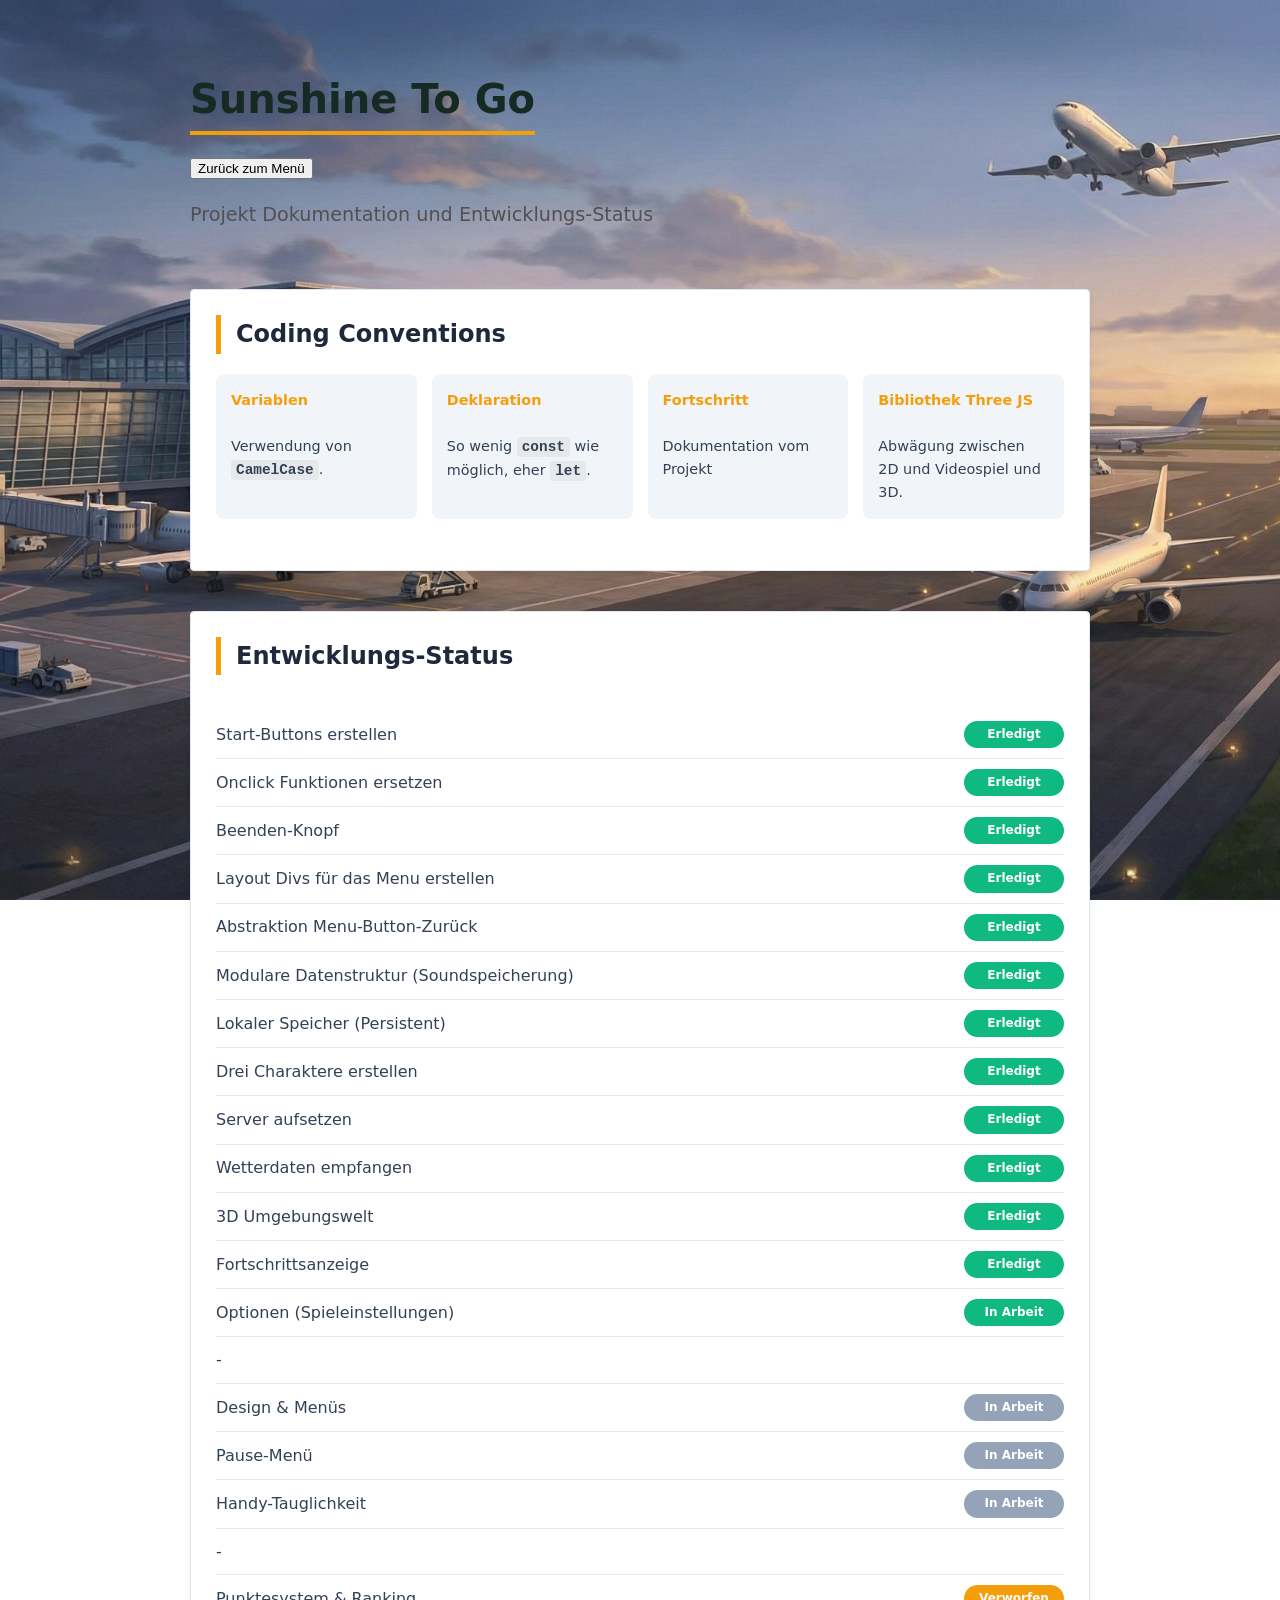
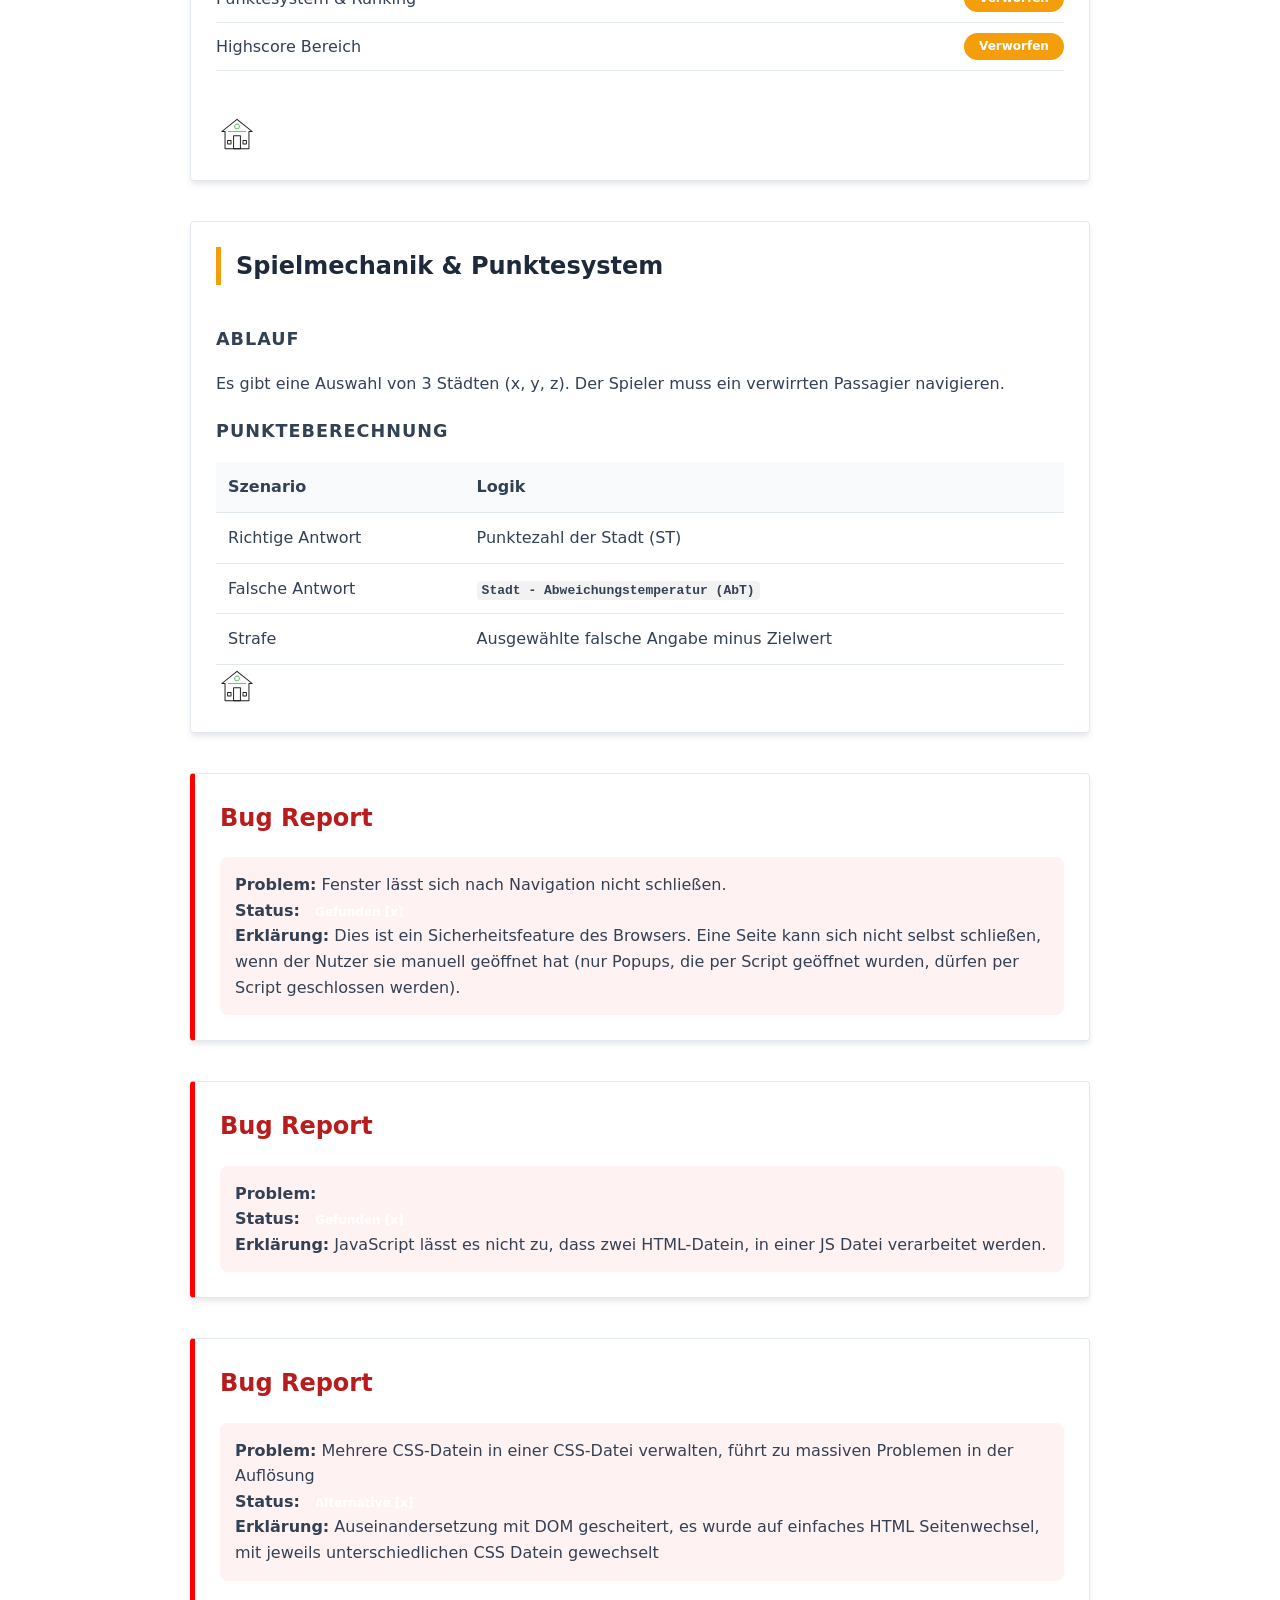
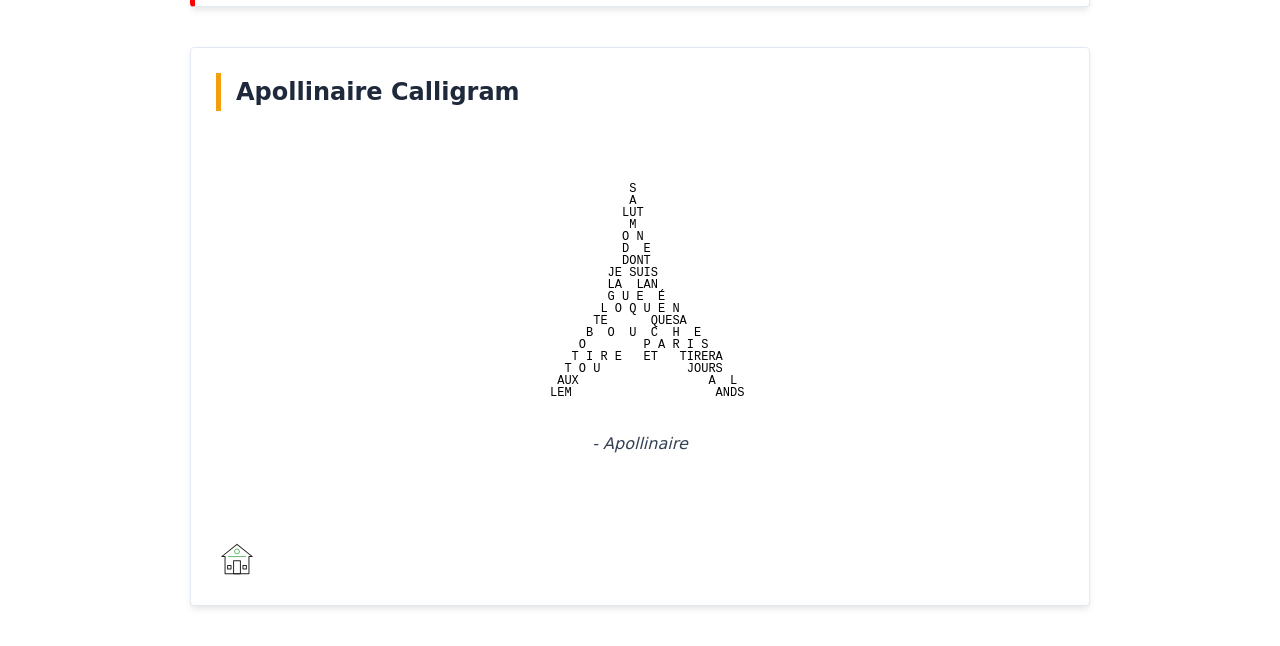
==== commit 0d6dfb1c: "new" ====
--- a/html/fortschritt.html
+++ b/html/fortschritt.html
@@ -19,12 +19,12 @@
     <title>Sunshine To Go - Projekt Dokumentation</title>
 </head>
 
-<body>
+<!-- Das Musiklied heißt end -->
+
+<body> 
     <audio autoplay loop id="endSound">
         <source src="../mp3/218204__valentinsosnitskiy__ending.mp3" type="audio/mp3">
     </audio>
-    <!-- Quellen -->
-
 
     <div class="umgebung">
 
@@ -34,6 +34,7 @@
             <p class="untertitel">Projekt Dokumentation und Entwicklungs-Status</p>
         </header>
 
+        
         <section class="card">
             <h2>Coding Conventions</h2>
             <div class="code-rules">
@@ -72,14 +73,15 @@
                 <li>Wetterdaten empfangen <span class="label GREEN">Erledigt</span></li>
                 <li>3D Umgebungswelt <span class="label GREEN">Erledigt</span></li>
                 <li>Fortschrittsanzeige <span class="label GREEN">Erledigt</span></li>
+                <li>Optionen (Spieleinstellungen) <span class="label GREEN">In Arbeit</span></li>
                 <li><span>-</span></li>
-                <li>Optionen (Spieleinstellungen) <span class="label YELLOW">In Arbeit</span></li>
-                <li>Highscore Bereich <span class="label YELLOW">In Arbeit</span></li>
-                <li>Punktesystem & Ranking <span class="label YELLOW">In Arbeit</span></li>
                 <li>Design & Menüs <span class="label YELLOW">In Arbeit</span></li>
                 <li>Pause-Menü <span class="label YELLOW">In Arbeit</span></li>
+                <li>Handy-Tauglichkeit <span class="label YELLOW">In Arbeit</span></li>
                 <li><span>-</span></li>
-                <li>Handy-Tauglichkeit <span class="label RED">Offen</span></li>
+                <li>Punktesystem & Ranking <span class="label RED">Verworfen</span></li>
+                <li>Highscore Bereich <span class="label RED">Verworfen</span></li>
+
             </ul><br>
             <button class="btnHome" aria-label="Aktion ausführen"><img
                     src="../bilder/icons/reshot-icon-home-X27HUJS9EC.svg" alt="Home-Icon" width="42" height="42"></svg></button>
@@ -115,15 +117,6 @@
                 </tbody>
             </table>
 
-            <h3>Ranking System</h3>
-
-            <ul>
-                <li>🥇 <strong>1. Platz:</strong> Gold</li>
-                <li>🥈 <strong>2. Platz:</strong> Silber</li>
-                <li>🥉 <strong>3. Platz:</strong> Bronze</li>
-                <li>🎗️ <strong>4. Platz:</strong> Trostpreis</li>
-            </ul>
-            <br>
             <button class="btnHome" aria-label="Aktion ausführen"><img
                     src="../bilder/icons/reshot-icon-home-X27HUJS9EC.svg" alt="Home-Icon" width="42" height="42"></svg></button>
         </section>
@@ -192,7 +185,7 @@
 
 
 
-    <link rel="stylesheet" href="../CSS/fortschritt.css">
+    <link rel="stylesheet" href="../CSS/fortschritt.css"></link>
     <script src="../JavaScript/allButtons_Options_Functions.js"></script>
     <script type="module" src="../JavaScript/menuSound.js"></script>
 </body>
--- a/CSS/fortschritt.css
+++ b/CSS/fortschritt.css
@@ -7,8 +7,9 @@
 
     /* Farbwahl (Root -> var) sind Keywords */
   :root {
-    --titelFarbe: ;
-    --hauptFarbe: #f59e0b; /* Akzentfarbe */
+    --hauptFarbe: #f59e0b; /* Akzentfarbe 30% Regel */
+    --titelFarbe: #152a23;
+    --untertitelfarbe: #515151;
     --feldFarbe: #ffffff;
     --standarttext: #334155;
     --border: #e2e8f0;
@@ -21,7 +22,7 @@
   }
 
   .untertitel {
-    color:#000000;
+    color: var(--untertitelfarbe);
     font-size: 1.2em;
   }
 
@@ -61,7 +62,7 @@
  
   h1 {
     font-size: 2.5rem;
-    color: #152a23;
+    color: var(--titelFarbe);
     border-bottom: 4px solid var(--hauptFarbe);
     display: inline-block;
     margin-bottom: 0.5em;
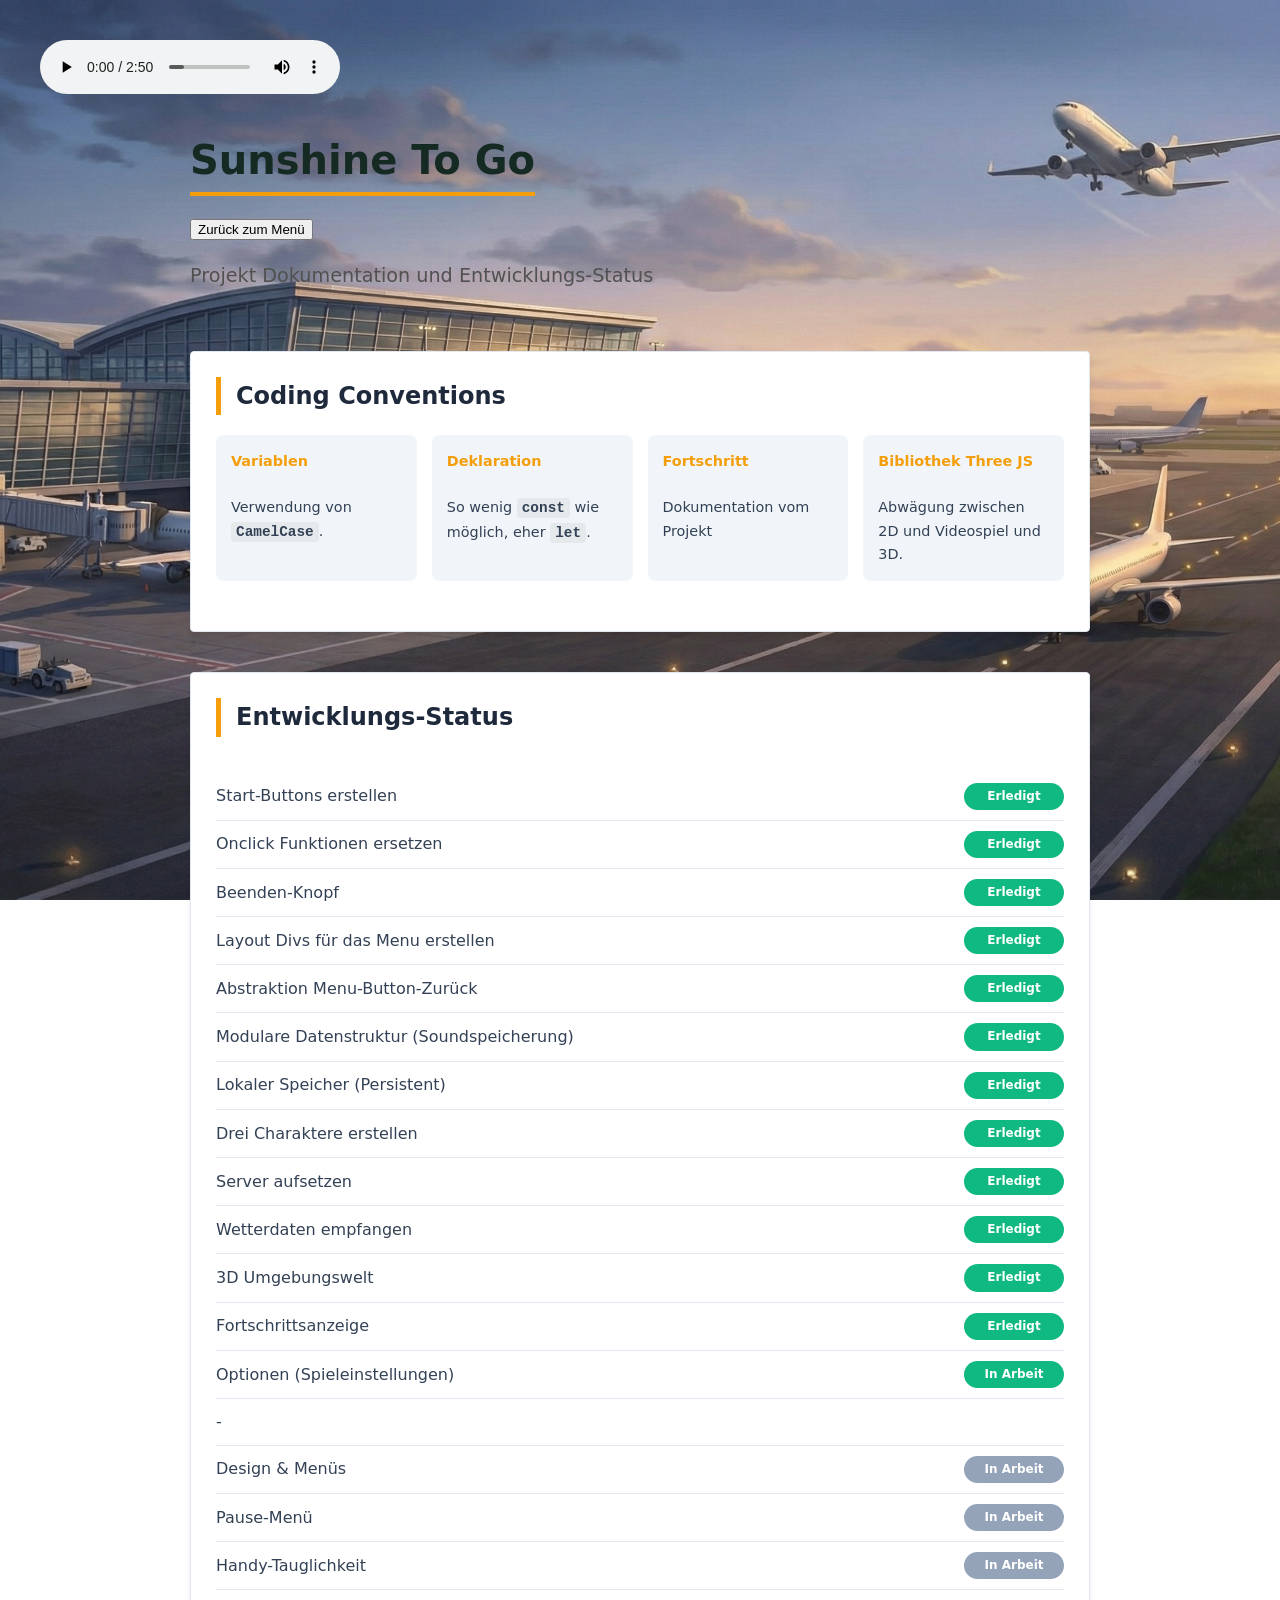
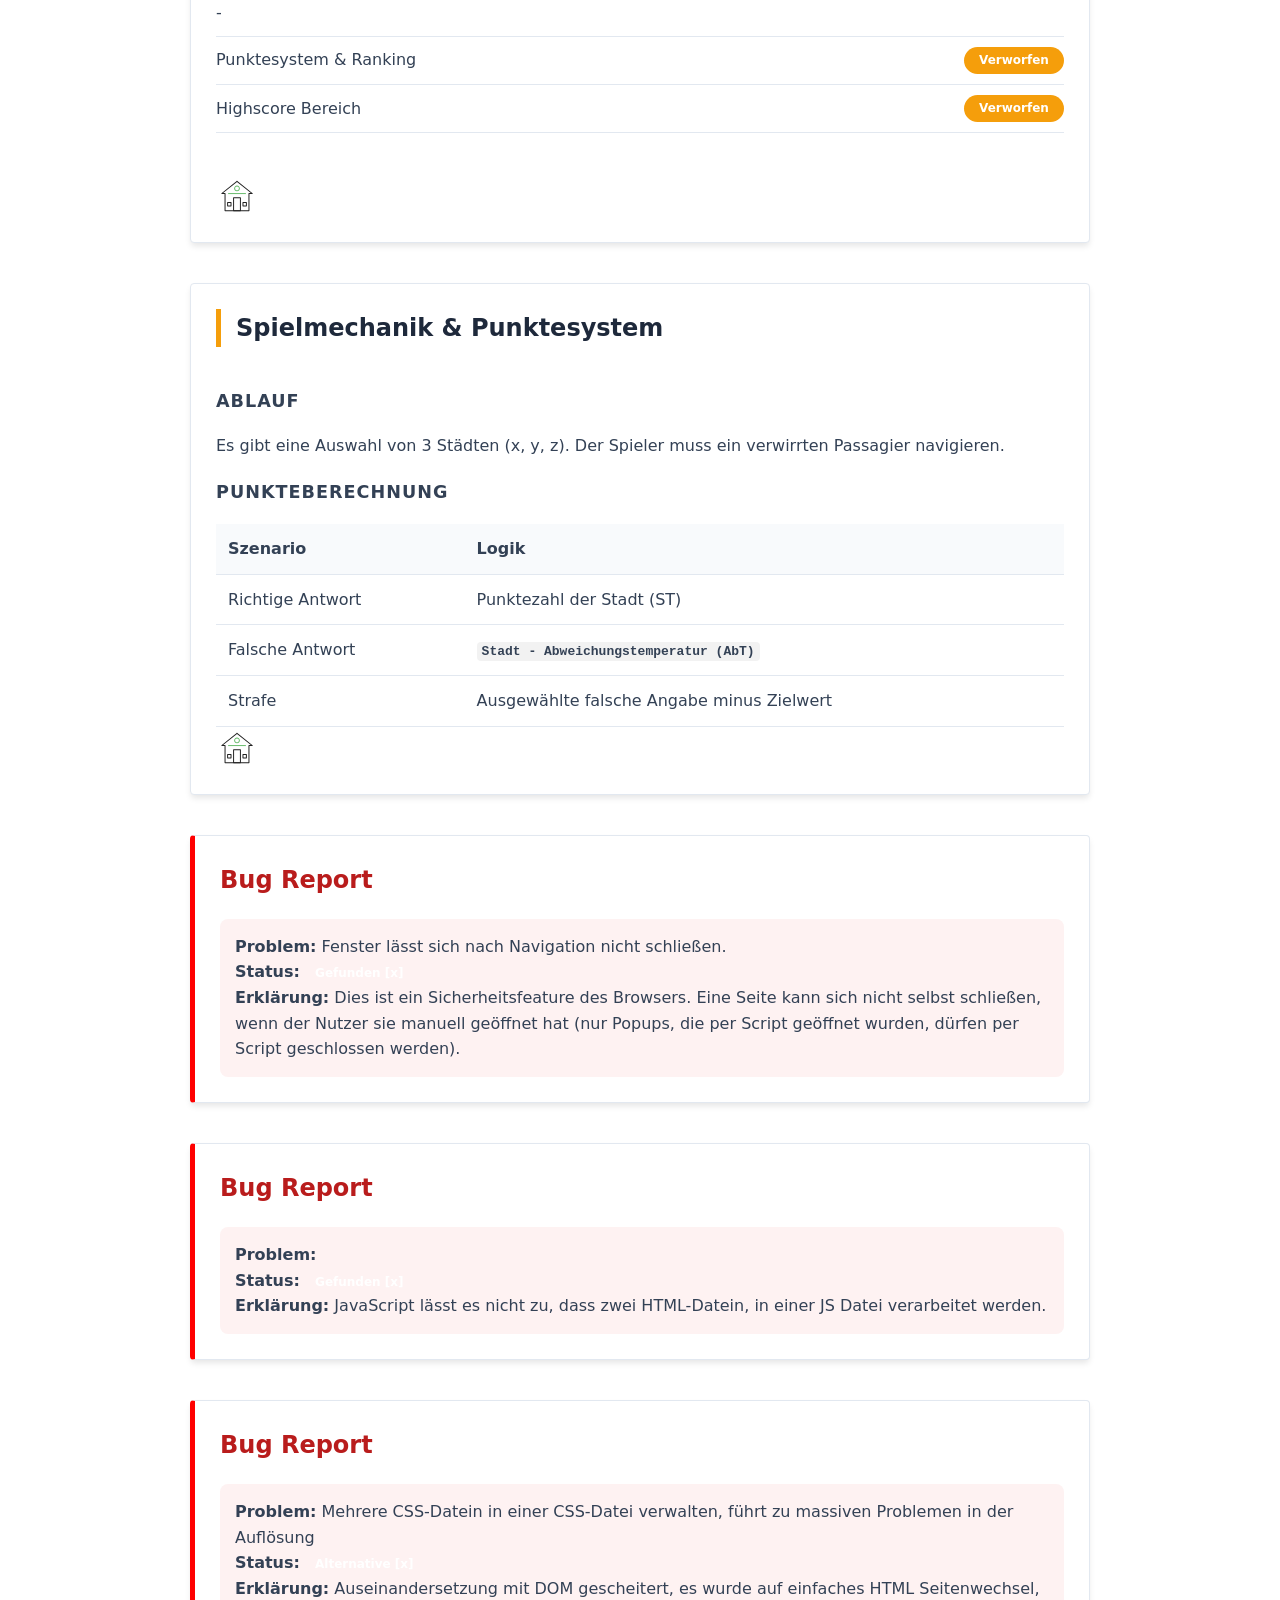
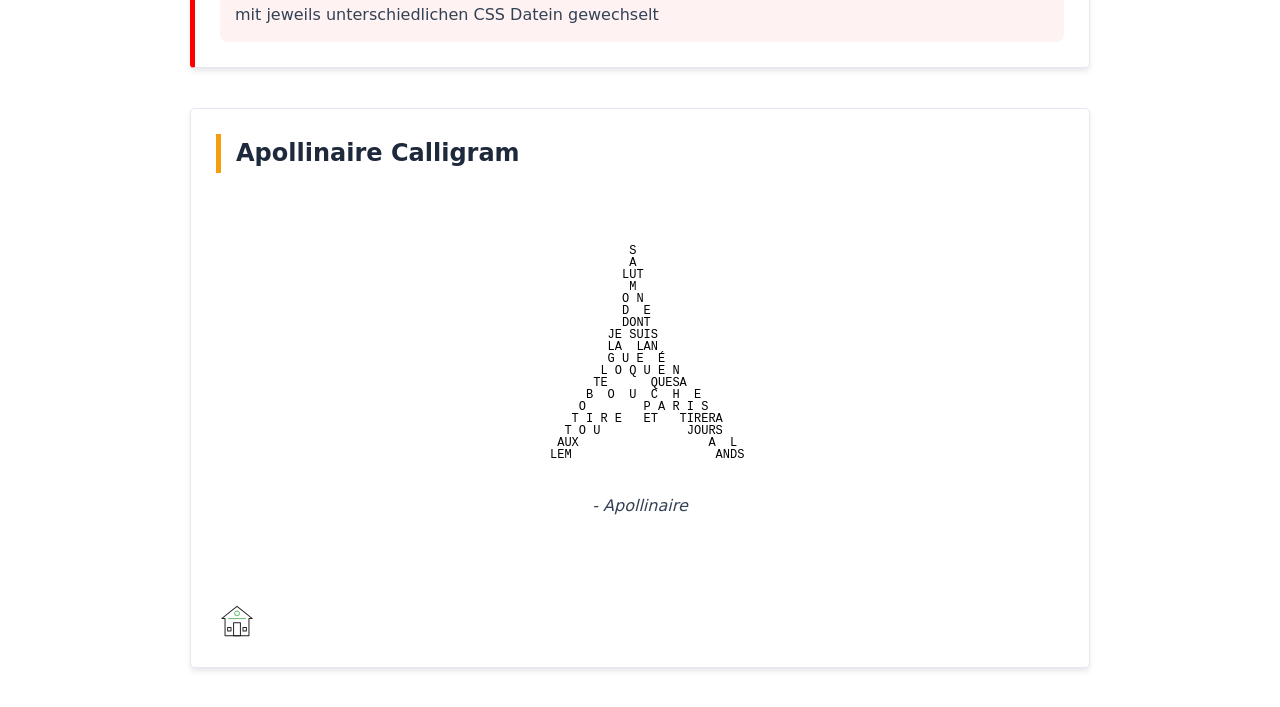
==== commit d11e1024: "new2" ====
--- a/html/fortschritt.html
+++ b/html/fortschritt.html
@@ -22,9 +22,10 @@
 <!-- Das Musiklied heißt end -->
 
 <body> 
-    <audio autoplay loop id="endSound">
+    <audio controls autoplay loop id="endSound">
         <source src="../mp3/218204__valentinsosnitskiy__ending.mp3" type="audio/mp3">
     </audio>
+    
 
     <div class="umgebung">
 
@@ -177,8 +178,11 @@
                 <p style="margin-top:20px; font-style: italic;">- Apollinaire</p>
             </div>
             <br>
-            <button class="btnHome" aria-label="Aktion ausführen"><img
-                    src="../bilder/icons/reshot-icon-home-X27HUJS9EC.svg" alt="Home-Icon" width="42" height="42"></svg></button>
+            <button class="btnHome" aria-label="Aktion ausführen"><img 
+                src="../bilder/icons/reshot-icon-home-X27HUJS9EC.svg"
+                alt="Home-Icon" 
+                width="42" 
+                height="42"></img></button>
         </section>
 
     </div>
@@ -188,6 +192,8 @@
     <link rel="stylesheet" href="../CSS/fortschritt.css"></link>
     <script src="../JavaScript/allButtons_Options_Functions.js"></script>
     <script type="module" src="../JavaScript/menuSound.js"></script>
+    <script src="../JavaScript/localStorage.js"></script>
+
 </body>
 
 </html>
--- a/CSS/fortschritt.css
+++ b/CSS/fortschritt.css
@@ -211,4 +211,5 @@
       flex-direction: column;
       align-items: flex-start;
     }
-  }+  }
+
